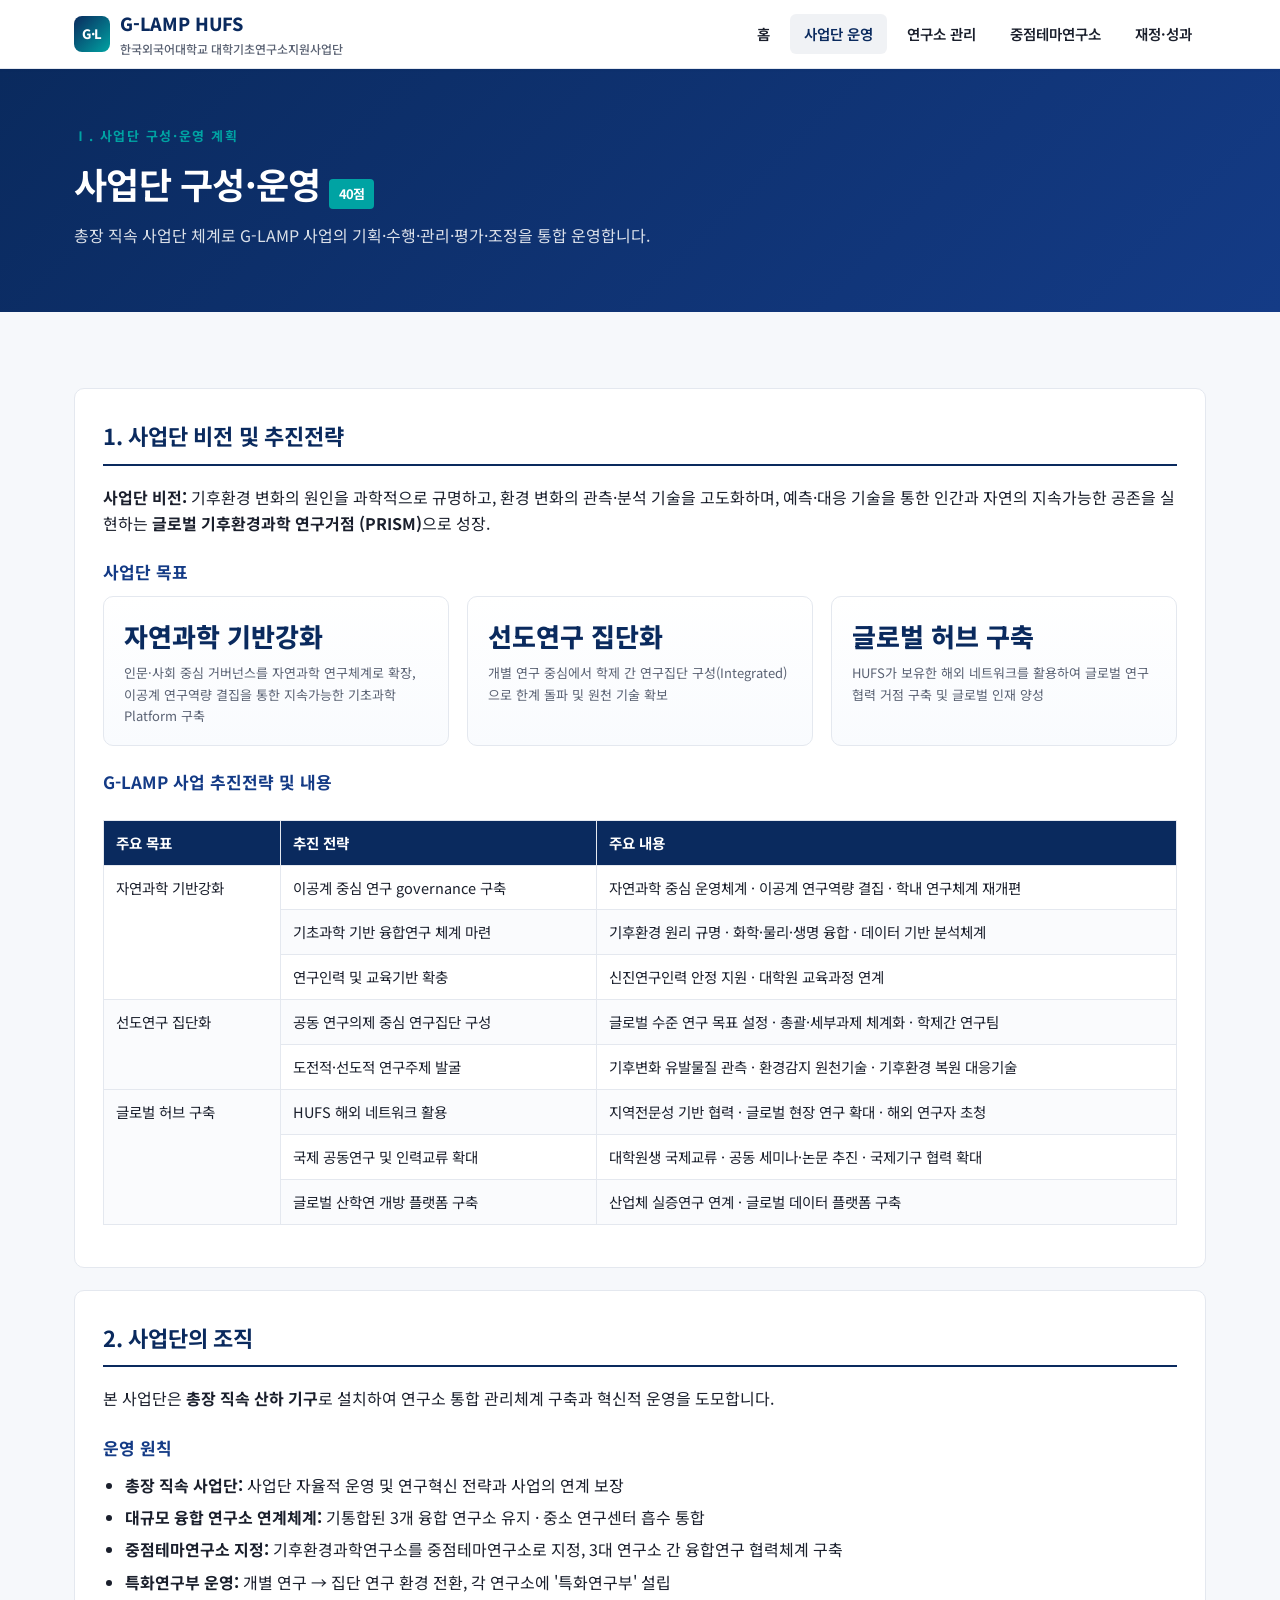
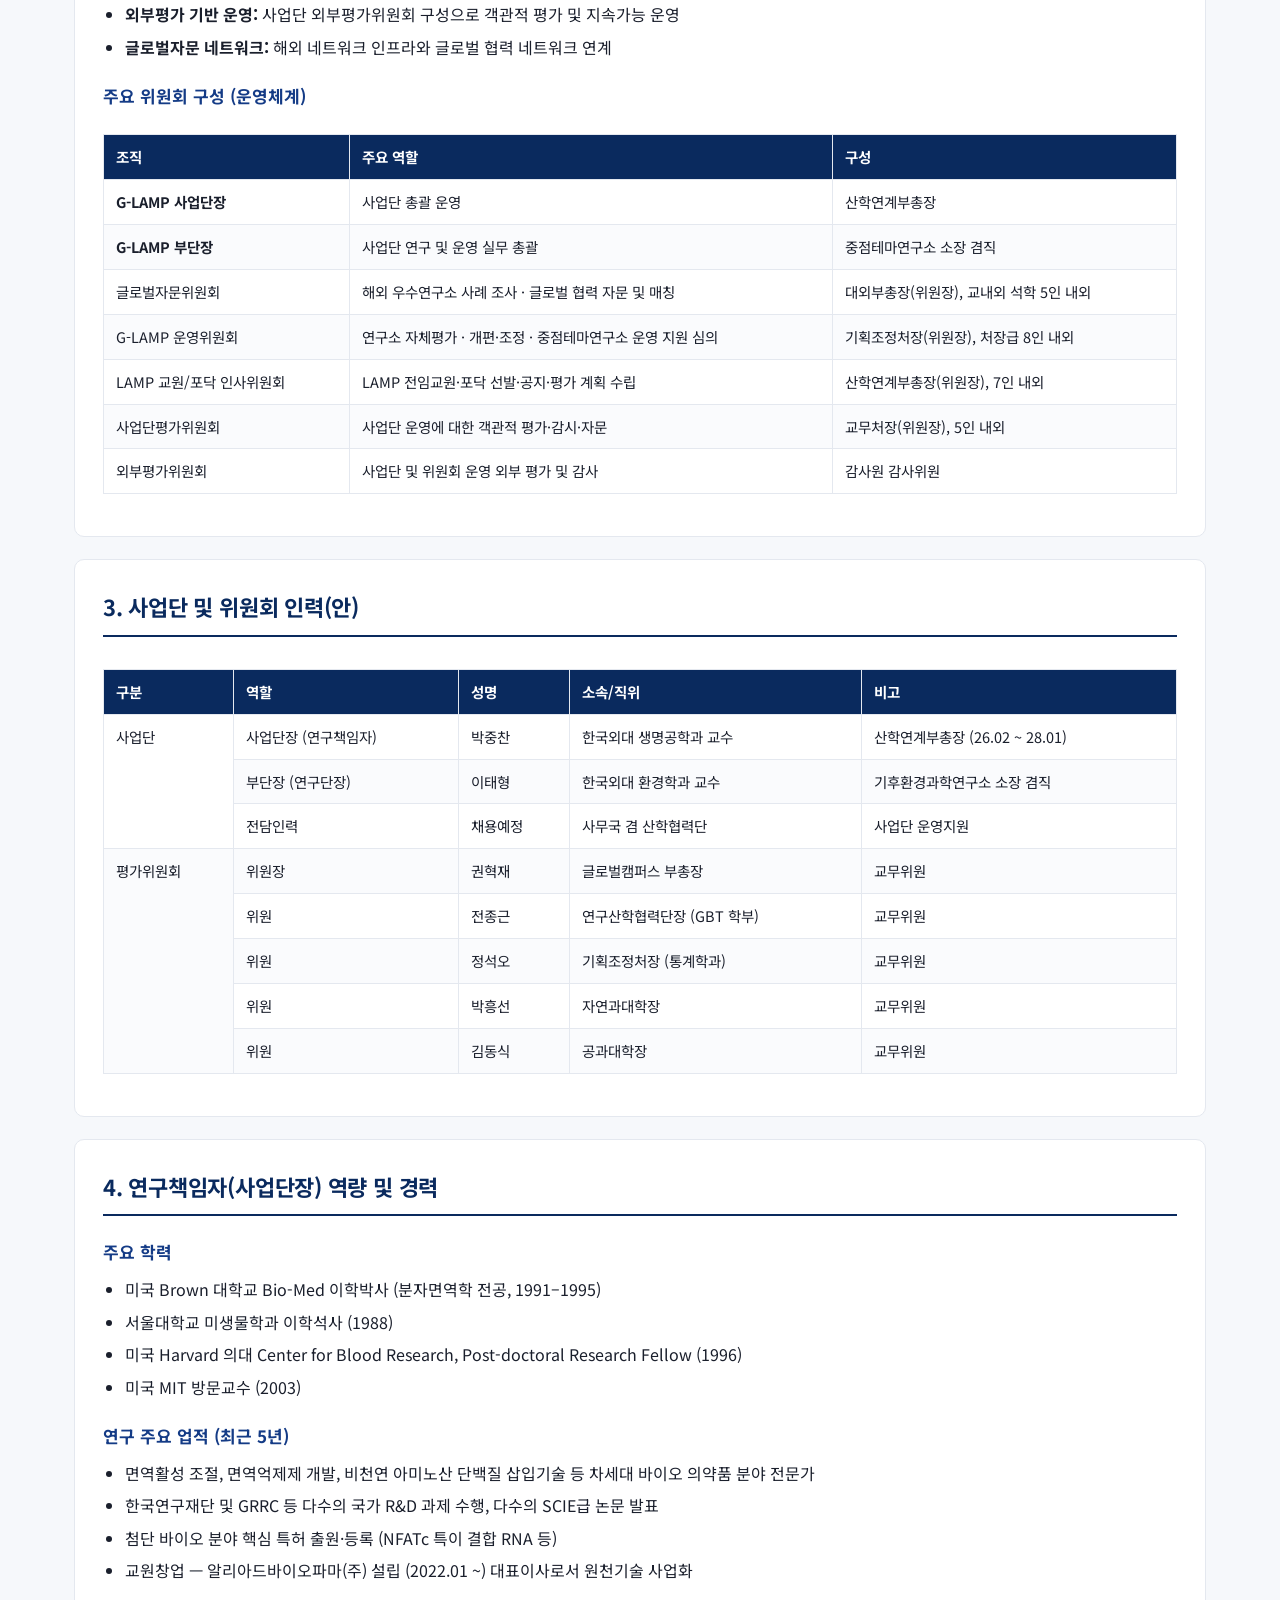
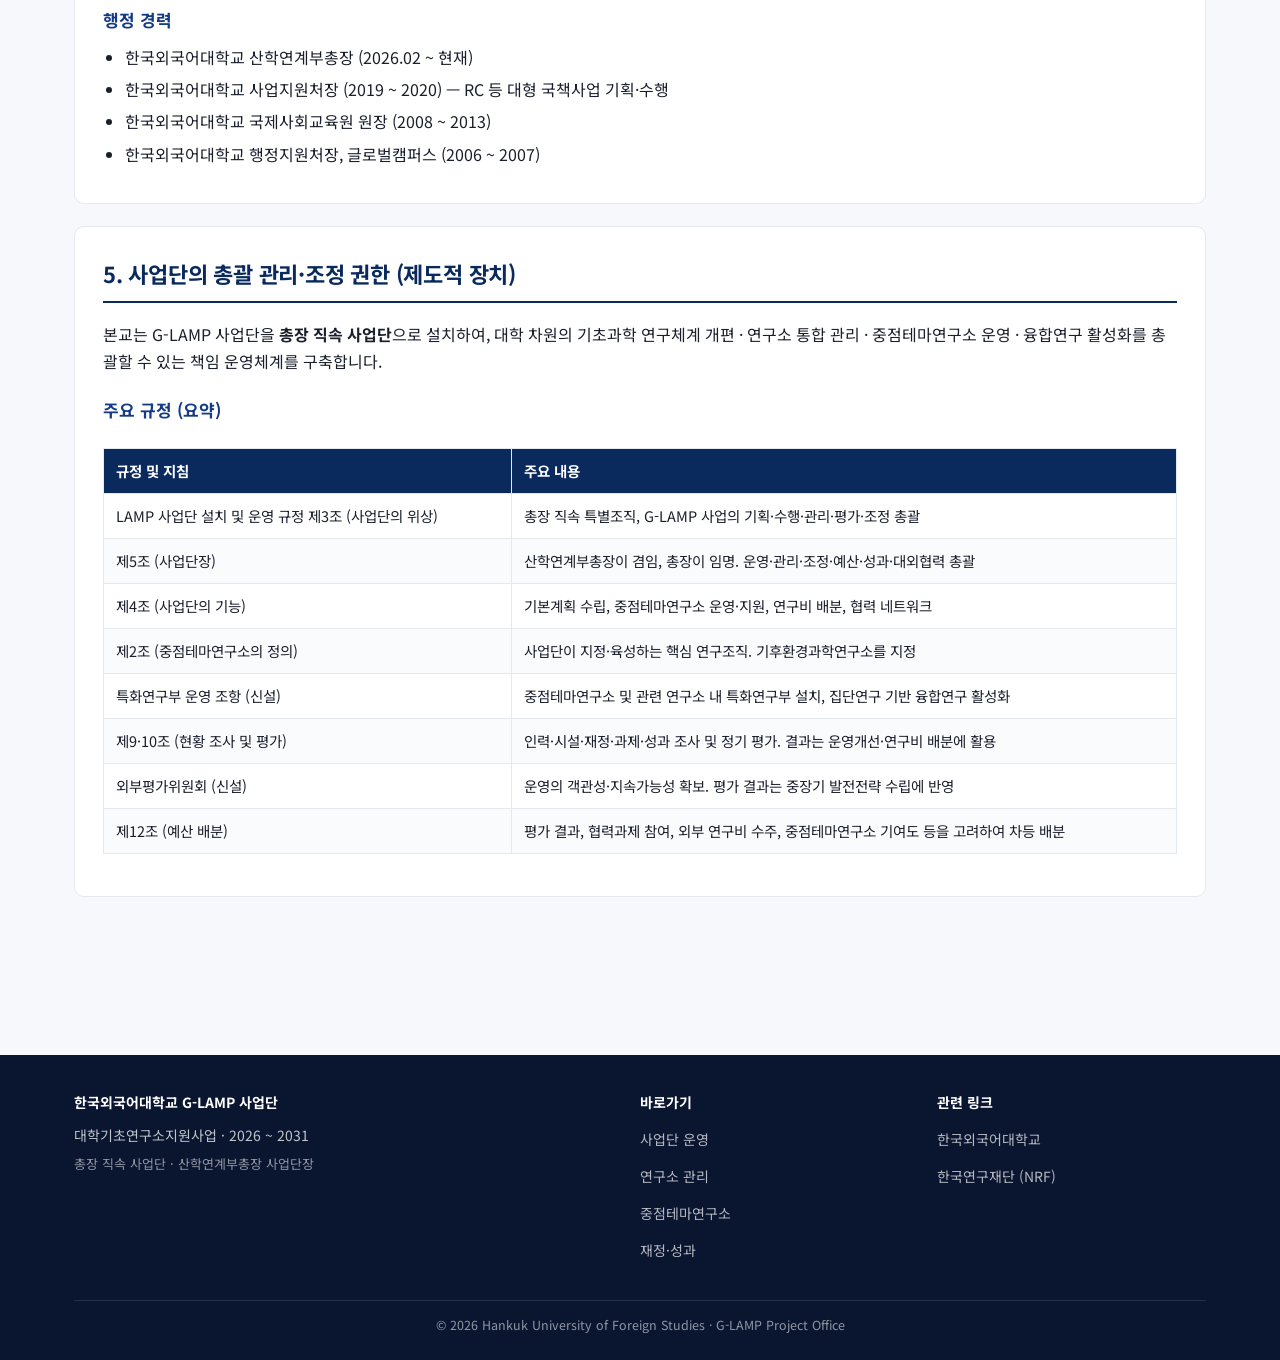
==== about.html @ f925153c "Add G-LAMP HUFS site (index + 4 evaluation area pages) - Hero, PRISM strategy, and 4 evaluation card" ====
<!DOCTYPE html>
<html lang="ko">
<head>
<meta charset="UTF-8" />
<meta name="viewport" content="width=device-width, initial-scale=1.0" />
<title>사업단 구성·운영 계획 · G-LAMP HUFS</title>
<meta name="description" content="G-LAMP 사업단 구성, 거버넌스, 위원회 및 연구책임자 정보." />
<link rel="preconnect" href="https://fonts.googleapis.com">
<link rel="preconnect" href="https://fonts.gstatic.com" crossorigin>
<link href="https://fonts.googleapis.com/css2?family=Noto+Sans+KR:wght@400;500;700;800&display=swap" rel="stylesheet">
<link rel="stylesheet" href="assets/css/style.css" />
</head>
<body>

<header class="site-header">
  <div class="container nav">
    <a class="brand" href="index.html">
      <span class="brand-mark">G·L</span>
      <span>G-LAMP HUFS<small>한국외국어대학교 대학기초연구소지원사업단</small></span>
    </a>
    <button class="nav-toggle" aria-label="menu">☰</button>
    <nav class="nav-menu">
      <a href="index.html">홈</a>
      <a href="about.html">사업단 운영</a>
      <a href="institutes.html">연구소 관리</a>
      <a href="prism.html">중점테마연구소</a>
      <a href="finance.html">재정·성과</a>
    </nav>
  </div>
</header>

<section class="subhero">
  <div class="container">
    <div class="kicker">Ⅰ. 사업단 구성·운영 계획</div>
    <h1>사업단 구성·운영<span class="badge">40점</span></h1>
    <p>총장 직속 사업단 체계로 G-LAMP 사업의 기획·수행·관리·평가·조정을 통합 운영합니다.</p>
  </div>
</section>

<section class="section">
  <div class="container">

    <div class="block">
      <h2>1. 사업단 비전 및 추진전략</h2>
      <p><strong>사업단 비전:</strong> 기후환경 변화의 원인을 과학적으로 규명하고, 환경 변화의 관측·분석 기술을 고도화하며,
        예측·대응 기술을 통한 인간과 자연의 지속가능한 공존을 실현하는 <strong>글로벌 기후환경과학 연구거점 (PRISM)</strong>으로 성장.</p>

      <h3>사업단 목표</h3>
      <div class="grid-3">
        <div class="kpi">
          <div class="num">자연과학 기반강화</div>
          <div class="label">인문·사회 중심 거버넌스를 자연과학 연구체계로 확장, 이공계 연구역량 결집을 통한 지속가능한 기초과학 Platform 구축</div>
        </div>
        <div class="kpi">
          <div class="num">선도연구 집단화</div>
          <div class="label">개별 연구 중심에서 학제 간 연구집단 구성(Integrated)으로 한계 돌파 및 원천 기술 확보</div>
        </div>
        <div class="kpi">
          <div class="num">글로벌 허브 구축</div>
          <div class="label">HUFS가 보유한 해외 네트워크를 활용하여 글로벌 연구협력 거점 구축 및 글로벌 인재 양성</div>
        </div>
      </div>

      <h3>G-LAMP 사업 추진전략 및 내용</h3>
      <div class="table-wrap">
        <table class="t">
          <thead>
            <tr><th>주요 목표</th><th>추진 전략</th><th>주요 내용</th></tr>
          </thead>
          <tbody>
            <tr>
              <td rowspan="3">자연과학 기반강화</td>
              <td>이공계 중심 연구 governance 구축</td>
              <td>자연과학 중심 운영체계 · 이공계 연구역량 결집 · 학내 연구체계 재개편</td>
            </tr>
            <tr>
              <td>기초과학 기반 융합연구 체계 마련</td>
              <td>기후환경 원리 규명 · 화학·물리·생명 융합 · 데이터 기반 분석체계</td>
            </tr>
            <tr>
              <td>연구인력 및 교육기반 확충</td>
              <td>신진연구인력 안정 지원 · 대학원 교육과정 연계</td>
            </tr>
            <tr>
              <td rowspan="2">선도연구 집단화</td>
              <td>공동 연구의제 중심 연구집단 구성</td>
              <td>글로벌 수준 연구 목표 설정 · 총괄·세부과제 체계화 · 학제간 연구팀</td>
            </tr>
            <tr>
              <td>도전적·선도적 연구주제 발굴</td>
              <td>기후변화 유발물질 관측 · 환경감지 원천기술 · 기후환경 복원 대응기술</td>
            </tr>
            <tr>
              <td rowspan="3">글로벌 허브 구축</td>
              <td>HUFS 해외 네트워크 활용</td>
              <td>지역전문성 기반 협력 · 글로벌 현장 연구 확대 · 해외 연구자 초청</td>
            </tr>
            <tr>
              <td>국제 공동연구 및 인력교류 확대</td>
              <td>대학원생 국제교류 · 공동 세미나·논문 추진 · 국제기구 협력 확대</td>
            </tr>
            <tr>
              <td>글로벌 산학연 개방 플랫폼 구축</td>
              <td>산업체 실증연구 연계 · 글로벌 데이터 플랫폼 구축</td>
            </tr>
          </tbody>
        </table>
      </div>
    </div>

    <div class="block">
      <h2>2. 사업단의 조직</h2>
      <p>본 사업단은 <strong>총장 직속 산하 기구</strong>로 설치하여 연구소 통합 관리체계 구축과 혁신적 운영을 도모합니다.</p>

      <h3>운영 원칙</h3>
      <ul>
        <li><strong>총장 직속 사업단:</strong> 사업단 자율적 운영 및 연구혁신 전략과 사업의 연계 보장</li>
        <li><strong>대규모 융합 연구소 연계체계:</strong> 기통합된 3개 융합 연구소 유지 · 중소 연구센터 흡수 통합</li>
        <li><strong>중점테마연구소 지정:</strong> 기후환경과학연구소를 중점테마연구소로 지정, 3대 연구소 간 융합연구 협력체계 구축</li>
        <li><strong>특화연구부 운영:</strong> 개별 연구 → 집단 연구 환경 전환, 각 연구소에 '특화연구부' 설립</li>
        <li><strong>외부평가 기반 운영:</strong> 사업단 외부평가위원회 구성으로 객관적 평가 및 지속가능 운영</li>
        <li><strong>글로벌자문 네트워크:</strong> 해외 네트워크 인프라와 글로벌 협력 네트워크 연계</li>
      </ul>

      <h3>주요 위원회 구성 (운영체계)</h3>
      <div class="table-wrap">
        <table class="t">
          <thead><tr><th>조직</th><th>주요 역할</th><th>구성</th></tr></thead>
          <tbody>
            <tr><td><strong>G-LAMP 사업단장</strong></td><td>사업단 총괄 운영</td><td>산학연계부총장</td></tr>
            <tr><td><strong>G-LAMP 부단장</strong></td><td>사업단 연구 및 운영 실무 총괄</td><td>중점테마연구소 소장 겸직</td></tr>
            <tr><td>글로벌자문위원회</td><td>해외 우수연구소 사례 조사 · 글로벌 협력 자문 및 매칭</td><td>대외부총장(위원장), 교내외 석학 5인 내외</td></tr>
            <tr><td>G-LAMP 운영위원회</td><td>연구소 자체평가 · 개편·조정 · 중점테마연구소 운영 지원 심의</td><td>기획조정처장(위원장), 처장급 8인 내외</td></tr>
            <tr><td>LAMP 교원/포닥 인사위원회</td><td>LAMP 전임교원·포닥 선발·공지·평가 계획 수립</td><td>산학연계부총장(위원장), 7인 내외</td></tr>
            <tr><td>사업단평가위원회</td><td>사업단 운영에 대한 객관적 평가·감시·자문</td><td>교무처장(위원장), 5인 내외</td></tr>
            <tr><td>외부평가위원회</td><td>사업단 및 위원회 운영 외부 평가 및 감사</td><td>감사원 감사위원</td></tr>
          </tbody>
        </table>
      </div>
    </div>

    <div class="block">
      <h2>3. 사업단 및 위원회 인력(안)</h2>
      <div class="table-wrap">
        <table class="t">
          <thead><tr><th>구분</th><th>역할</th><th>성명</th><th>소속/직위</th><th>비고</th></tr></thead>
          <tbody>
            <tr><td rowspan="3">사업단</td><td>사업단장 (연구책임자)</td><td>박중찬</td><td>한국외대 생명공학과 교수</td><td>산학연계부총장 (26.02 ~ 28.01)</td></tr>
            <tr><td>부단장 (연구단장)</td><td>이태형</td><td>한국외대 환경학과 교수</td><td>기후환경과학연구소 소장 겸직</td></tr>
            <tr><td>전담인력</td><td>채용예정</td><td>사무국 겸 산학협력단</td><td>사업단 운영지원</td></tr>
            <tr><td rowspan="5">평가위원회</td><td>위원장</td><td>권혁재</td><td>글로벌캠퍼스 부총장</td><td>교무위원</td></tr>
            <tr><td>위원</td><td>전종근</td><td>연구산학협력단장 (GBT 학부)</td><td>교무위원</td></tr>
            <tr><td>위원</td><td>정석오</td><td>기획조정처장 (통계학과)</td><td>교무위원</td></tr>
            <tr><td>위원</td><td>박흥선</td><td>자연과대학장</td><td>교무위원</td></tr>
            <tr><td>위원</td><td>김동식</td><td>공과대학장</td><td>교무위원</td></tr>
          </tbody>
        </table>
      </div>
    </div>

    <div class="block">
      <h2>4. 연구책임자(사업단장) 역량 및 경력</h2>
      <h3>주요 학력</h3>
      <ul>
        <li>미국 Brown 대학교 Bio-Med 이학박사 (분자면역학 전공, 1991–1995)</li>
        <li>서울대학교 미생물학과 이학석사 (1988)</li>
        <li>미국 Harvard 의대 Center for Blood Research, Post-doctoral Research Fellow (1996)</li>
        <li>미국 MIT 방문교수 (2003)</li>
      </ul>

      <h3>연구 주요 업적 (최근 5년)</h3>
      <ul>
        <li>면역활성 조절, 면역억제제 개발, 비천연 아미노산 단백질 삽입기술 등 차세대 바이오 의약품 분야 전문가</li>
        <li>한국연구재단 및 GRRC 등 다수의 국가 R&amp;D 과제 수행, 다수의 SCIE급 논문 발표</li>
        <li>첨단 바이오 분야 핵심 특허 출원·등록 (NFATc 특이 결합 RNA 등)</li>
        <li>교원창업 — 알리아드바이오파마(주) 설립 (2022.01 ~) 대표이사로서 원천기술 사업화</li>
      </ul>

      <h3>행정 경력</h3>
      <ul>
        <li>한국외국어대학교 산학연계부총장 (2026.02 ~ 현재)</li>
        <li>한국외국어대학교 사업지원처장 (2019 ~ 2020) — RC 등 대형 국책사업 기획·수행</li>
        <li>한국외국어대학교 국제사회교육원 원장 (2008 ~ 2013)</li>
        <li>한국외국어대학교 행정지원처장, 글로벌캠퍼스 (2006 ~ 2007)</li>
      </ul>
    </div>

    <div class="block">
      <h2>5. 사업단의 총괄 관리·조정 권한 (제도적 장치)</h2>
      <p>본교는 G-LAMP 사업단을 <strong>총장 직속 사업단</strong>으로 설치하여, 대학 차원의 기초과학 연구체계 개편 · 연구소 통합 관리 ·
        중점테마연구소 운영 · 융합연구 활성화를 총괄할 수 있는 책임 운영체계를 구축합니다.</p>

      <h3>주요 규정 (요약)</h3>
      <div class="table-wrap">
        <table class="t">
          <thead><tr><th>규정 및 지침</th><th>주요 내용</th></tr></thead>
          <tbody>
            <tr><td>LAMP 사업단 설치 및 운영 규정 제3조 (사업단의 위상)</td><td>총장 직속 특별조직, G-LAMP 사업의 기획·수행·관리·평가·조정 총괄</td></tr>
            <tr><td>제5조 (사업단장)</td><td>산학연계부총장이 겸임, 총장이 임명. 운영·관리·조정·예산·성과·대외협력 총괄</td></tr>
            <tr><td>제4조 (사업단의 기능)</td><td>기본계획 수립, 중점테마연구소 운영·지원, 연구비 배분, 협력 네트워크</td></tr>
            <tr><td>제2조 (중점테마연구소의 정의)</td><td>사업단이 지정·육성하는 핵심 연구조직. 기후환경과학연구소를 지정</td></tr>
            <tr><td>특화연구부 운영 조항 (신설)</td><td>중점테마연구소 및 관련 연구소 내 특화연구부 설치, 집단연구 기반 융합연구 활성화</td></tr>
            <tr><td>제9·10조 (현황 조사 및 평가)</td><td>인력·시설·재정·과제·성과 조사 및 정기 평가. 결과는 운영개선·연구비 배분에 활용</td></tr>
            <tr><td>외부평가위원회 (신설)</td><td>운영의 객관성·지속가능성 확보. 평가 결과는 중장기 발전전략 수립에 반영</td></tr>
            <tr><td>제12조 (예산 배분)</td><td>평가 결과, 협력과제 참여, 외부 연구비 수주, 중점테마연구소 기여도 등을 고려하여 차등 배분</td></tr>
          </tbody>
        </table>
      </div>
    </div>

  </div>
</section>

<footer class="site-footer">
  <div class="container">
    <div class="ft-grid">
      <div>
        <h4>한국외국어대학교 G-LAMP 사업단</h4>
        <p style="margin:0 0 6px">대학기초연구소지원사업 · 2026 ~ 2031</p>
        <p class="muted" style="color:rgba(255,255,255,0.55);font-size:13px;margin:0">총장 직속 사업단 · 산학연계부총장 사업단장</p>
      </div>
      <div>
        <h4>바로가기</h4>
        <p><a href="about.html">사업단 운영</a></p>
        <p><a href="institutes.html">연구소 관리</a></p>
        <p><a href="prism.html">중점테마연구소</a></p>
        <p><a href="finance.html">재정·성과</a></p>
      </div>
      <div>
        <h4>관련 링크</h4>
        <p><a href="https://www.hufs.ac.kr" target="_blank" rel="noopener">한국외국어대학교</a></p>
        <p><a href="https://www.nrf.re.kr" target="_blank" rel="noopener">한국연구재단 (NRF)</a></p>
      </div>
    </div>
    <div class="copy">© 2026 Hankuk University of Foreign Studies · G-LAMP Project Office</div>
  </div>
</footer>

<script src="assets/js/main.js"></script>
</body>
</html>
---- assets/css/style.css ----
/* ========= G-LAMP HUFS — Base ========= */
:root {
  --c-primary: #0a2a5e;       /* HUFS deep navy */
  --c-primary-2: #143b86;
  --c-accent: #00a3a3;        /* teal accent (climate/env feel) */
  --c-accent-2: #f5a623;      /* warm highlight */
  --c-bg: #f6f8fb;
  --c-surface: #ffffff;
  --c-text: #1a1f2c;
  --c-muted: #5a6273;
  --c-border: #e4e8ef;
  --shadow-sm: 0 1px 3px rgba(10, 42, 94, 0.06);
  --shadow-md: 0 4px 16px rgba(10, 42, 94, 0.08);
  --radius: 10px;
  --max: 1180px;
}

* { box-sizing: border-box; }
html { scroll-behavior: smooth; }
body {
  margin: 0;
  font-family: "Noto Sans KR", -apple-system, BlinkMacSystemFont, "Segoe UI", Pretendard, Arial, sans-serif;
  color: var(--c-text);
  background: var(--c-bg);
  line-height: 1.65;
  font-size: 16px;
  -webkit-font-smoothing: antialiased;
}
a { color: var(--c-primary-2); text-decoration: none; }
a:hover { text-decoration: underline; }

.container { max-width: var(--max); margin: 0 auto; padding: 0 24px; }

/* ========= Header / Nav ========= */
.site-header {
  background: var(--c-surface);
  border-bottom: 1px solid var(--c-border);
  position: sticky; top: 0; z-index: 50;
  box-shadow: var(--shadow-sm);
}
.nav {
  display: flex; align-items: center; justify-content: space-between;
  height: 68px;
}
.brand {
  display: flex; align-items: center; gap: 10px;
  font-weight: 800; color: var(--c-primary);
  font-size: 18px; letter-spacing: -0.01em;
}
.brand-mark {
  width: 36px; height: 36px; border-radius: 8px;
  background: linear-gradient(135deg, var(--c-primary) 0%, var(--c-accent) 100%);
  color: #fff; display: grid; place-items: center; font-weight: 800; font-size: 13px;
}
.brand small { display: block; font-weight: 500; color: var(--c-muted); font-size: 12px; letter-spacing: 0; }
.nav-menu { display: flex; gap: 6px; align-items: center; }
.nav-menu a {
  color: var(--c-text); padding: 8px 14px; border-radius: 6px;
  font-size: 14.5px; font-weight: 600;
}
.nav-menu a:hover { background: var(--c-bg); text-decoration: none; }
.nav-menu a.active { color: var(--c-primary); background: rgba(10,42,94,0.06); }
.nav-toggle { display: none; background: none; border: 0; font-size: 22px; cursor: pointer; color: var(--c-primary); }

@media (max-width: 880px) {
  .nav-menu {
    position: absolute; top: 68px; left: 0; right: 0;
    flex-direction: column; background: var(--c-surface);
    border-bottom: 1px solid var(--c-border);
    padding: 12px 24px; gap: 0; display: none;
  }
  .nav-menu.open { display: flex; }
  .nav-menu a { padding: 12px 8px; width: 100%; }
  .nav-toggle { display: block; }
}

/* ========= Hero ========= */
.hero {
  background:
    radial-gradient(1100px 500px at 80% -10%, rgba(0,163,163,0.20), transparent 60%),
    radial-gradient(900px 400px at 10% 120%, rgba(245,166,35,0.10), transparent 60%),
    linear-gradient(135deg, #0a2a5e 0%, #143b86 60%, #1a4ea8 100%);
  color: #fff; padding: 88px 0 100px; position: relative; overflow: hidden;
}
.hero-eyebrow {
  display: inline-block; padding: 6px 14px; border: 1px solid rgba(255,255,255,0.3);
  border-radius: 999px; font-size: 13px; letter-spacing: 0.04em; margin-bottom: 22px;
  background: rgba(255,255,255,0.06);
}
.hero h1 {
  font-size: clamp(28px, 4.4vw, 46px); line-height: 1.18; margin: 0 0 18px;
  font-weight: 800; letter-spacing: -0.02em;
}
.hero h1 .accent { color: var(--c-accent); }
.hero p.lead {
  font-size: clamp(16px, 1.8vw, 19px); max-width: 760px; color: rgba(255,255,255,0.88);
  margin: 0 0 36px;
}
.hero-meta { display: flex; flex-wrap: wrap; gap: 30px 44px; }
.hero-meta .item .num { display: block; font-size: 30px; font-weight: 800; color: #fff; }
.hero-meta .item .label { display: block; font-size: 13px; color: rgba(255,255,255,0.7); margin-top: 2px; }

/* ========= Section ========= */
.section { padding: 76px 0; }
.section.alt { background: var(--c-surface); }
.section-head { text-align: center; margin-bottom: 44px; }
.section-head .kicker {
  display: inline-block; color: var(--c-accent); font-weight: 700;
  font-size: 13px; letter-spacing: 0.12em; text-transform: uppercase;
}
.section-head h2 {
  font-size: clamp(24px, 3vw, 34px); margin: 8px 0 12px;
  letter-spacing: -0.02em; color: var(--c-primary);
}
.section-head p { color: var(--c-muted); max-width: 720px; margin: 0 auto; }

/* ========= Cards ========= */
.cards { display: grid; grid-template-columns: repeat(4, 1fr); gap: 18px; }
@media (max-width: 980px) { .cards { grid-template-columns: repeat(2, 1fr); } }
@media (max-width: 560px) { .cards { grid-template-columns: 1fr; } }

.card {
  background: var(--c-surface); border: 1px solid var(--c-border);
  border-radius: var(--radius); padding: 24px; transition: all .2s ease;
  display: block; color: inherit;
}
.card:hover {
  transform: translateY(-3px); box-shadow: var(--shadow-md);
  border-color: rgba(10,42,94,0.20); text-decoration: none;
}
.card .ico {
  width: 44px; height: 44px; border-radius: 10px; display: grid; place-items: center;
  background: rgba(10,42,94,0.08); color: var(--c-primary);
  font-size: 22px; margin-bottom: 14px;
}
.card h3 { margin: 0 0 8px; font-size: 18px; color: var(--c-primary); letter-spacing: -0.01em; }
.card .score {
  display: inline-block; background: var(--c-accent); color: #fff; font-size: 12px;
  font-weight: 700; padding: 3px 8px; border-radius: 4px; margin-left: 6px;
}
.card p { margin: 0; font-size: 14.5px; color: var(--c-muted); }
.card .more { margin-top: 14px; font-size: 13.5px; color: var(--c-primary-2); font-weight: 600; }

/* ========= Highlight strip ========= */
.strip {
  background: linear-gradient(180deg, var(--c-bg), var(--c-surface));
  border-top: 1px solid var(--c-border); border-bottom: 1px solid var(--c-border);
}
.strip-grid {
  display: grid; grid-template-columns: repeat(5, 1fr); gap: 12px; padding: 36px 0;
  text-align: center;
}
@media (max-width: 880px) { .strip-grid { grid-template-columns: repeat(2, 1fr); } }
.strip-grid .it .n { font-size: 24px; font-weight: 800; color: var(--c-primary); }
.strip-grid .it .l { font-size: 12.5px; color: var(--c-muted); }

/* ========= Sub page hero ========= */
.subhero {
  background: linear-gradient(135deg, #0a2a5e 0%, #143b86 100%);
  color: #fff; padding: 56px 0 64px;
}
.subhero .kicker { color: var(--c-accent); font-size: 13px; letter-spacing: 0.12em; font-weight: 700; text-transform: uppercase; }
.subhero h1 { margin: 8px 0 8px; font-size: clamp(24px, 3.6vw, 36px); letter-spacing: -0.02em; }
.subhero p { color: rgba(255,255,255,0.85); margin: 0; max-width: 760px; }
.subhero .badge {
  display: inline-block; background: var(--c-accent); color: #fff;
  padding: 4px 10px; border-radius: 4px; font-weight: 700; font-size: 13px; margin-left: 8px;
}

/* ========= Content blocks ========= */
.block { background: var(--c-surface); border: 1px solid var(--c-border); border-radius: var(--radius); padding: 28px; margin-bottom: 22px; }
.block h2 { margin-top: 0; color: var(--c-primary); font-size: 22px; letter-spacing: -0.01em; border-bottom: 2px solid var(--c-primary); padding-bottom: 10px; margin-bottom: 18px; }
.block h3 { color: var(--c-primary-2); font-size: 17px; margin: 22px 0 10px; }
.block ul, .block ol { padding-left: 22px; margin: 8px 0; }
.block li { margin: 6px 0; }
.block p { margin: 8px 0; }

/* ========= Tables ========= */
table.t {
  width: 100%; border-collapse: collapse; margin: 14px 0;
  font-size: 14.5px; background: var(--c-surface);
}
table.t th, table.t td {
  border: 1px solid var(--c-border); padding: 10px 12px; text-align: left;
  vertical-align: top;
}
table.t thead th { background: var(--c-primary); color: #fff; font-weight: 700; }
table.t tbody tr:nth-child(even) { background: #fafbfd; }
.table-wrap { overflow-x: auto; }

/* ========= Tags / Pills ========= */
.tag {
  display: inline-block; padding: 4px 10px; background: rgba(10,42,94,0.08);
  color: var(--c-primary); border-radius: 999px; font-size: 12.5px; font-weight: 600; margin: 2px;
}
.tag.accent { background: rgba(0,163,163,0.15); color: #007878; }
.tag.warn { background: rgba(245,166,35,0.20); color: #b67500; }

/* ========= Grid layouts ========= */
.grid-2 { display: grid; grid-template-columns: 1fr 1fr; gap: 18px; }
.grid-3 { display: grid; grid-template-columns: repeat(3, 1fr); gap: 18px; }
@media (max-width: 800px) {
  .grid-2, .grid-3 { grid-template-columns: 1fr; }
}
.kpi {
  background: linear-gradient(180deg, #fff, #f9fbfe);
  border: 1px solid var(--c-border); border-radius: var(--radius);
  padding: 18px 20px;
}
.kpi .num { font-size: 26px; font-weight: 800; color: var(--c-primary); }
.kpi .label { font-size: 13px; color: var(--c-muted); margin-top: 4px; }

/* ========= Timeline ========= */
.timeline { position: relative; margin: 20px 0; padding-left: 28px; }
.timeline::before {
  content: ""; position: absolute; left: 8px; top: 0; bottom: 0;
  width: 2px; background: var(--c-primary);
}
.timeline .item { position: relative; margin-bottom: 22px; }
.timeline .item::before {
  content: ""; position: absolute; left: -25px; top: 6px;
  width: 12px; height: 12px; border-radius: 50%;
  background: var(--c-accent); border: 2px solid var(--c-primary);
}
.timeline .year { font-weight: 800; color: var(--c-primary); margin-bottom: 2px; }
.timeline .desc { font-size: 14.5px; color: var(--c-muted); }

/* ========= Footer ========= */
.site-footer {
  background: #0a1530; color: rgba(255,255,255,0.75);
  padding: 36px 0 24px; margin-top: 60px; font-size: 14px;
}
.site-footer .ft-grid {
  display: grid; grid-template-columns: 2fr 1fr 1fr; gap: 28px;
}
@media (max-width: 760px) { .site-footer .ft-grid { grid-template-columns: 1fr; } }
.site-footer h4 { color: #fff; margin: 0 0 10px; font-size: 14px; }
.site-footer a { color: rgba(255,255,255,0.7); }
.site-footer a:hover { color: #fff; }
.site-footer .copy {
  border-top: 1px solid rgba(255,255,255,0.1); padding-top: 14px; margin-top: 24px;
  font-size: 12.5px; color: rgba(255,255,255,0.55); text-align: center;
}

/* ========= Misc ========= */
.muted { color: var(--c-muted); }
.center { text-align: center; }
.btn {
  display: inline-block; background: var(--c-accent); color: #fff;
  padding: 11px 22px; border-radius: 8px; font-weight: 700; font-size: 14.5px;
  border: 0; cursor: pointer; transition: all .2s ease;
}
.btn:hover { background: #008989; text-decoration: none; transform: translateY(-1px); }
.btn.ghost { background: transparent; border: 1px solid rgba(255,255,255,0.4); color: #fff; }
.btn.ghost:hover { background: rgba(255,255,255,0.1); }
.btn-group { display: flex; gap: 12px; flex-wrap: wrap; margin-top: 28px; }
hr.sep { border: 0; height: 1px; background: var(--c-border); margin: 24px 0; }
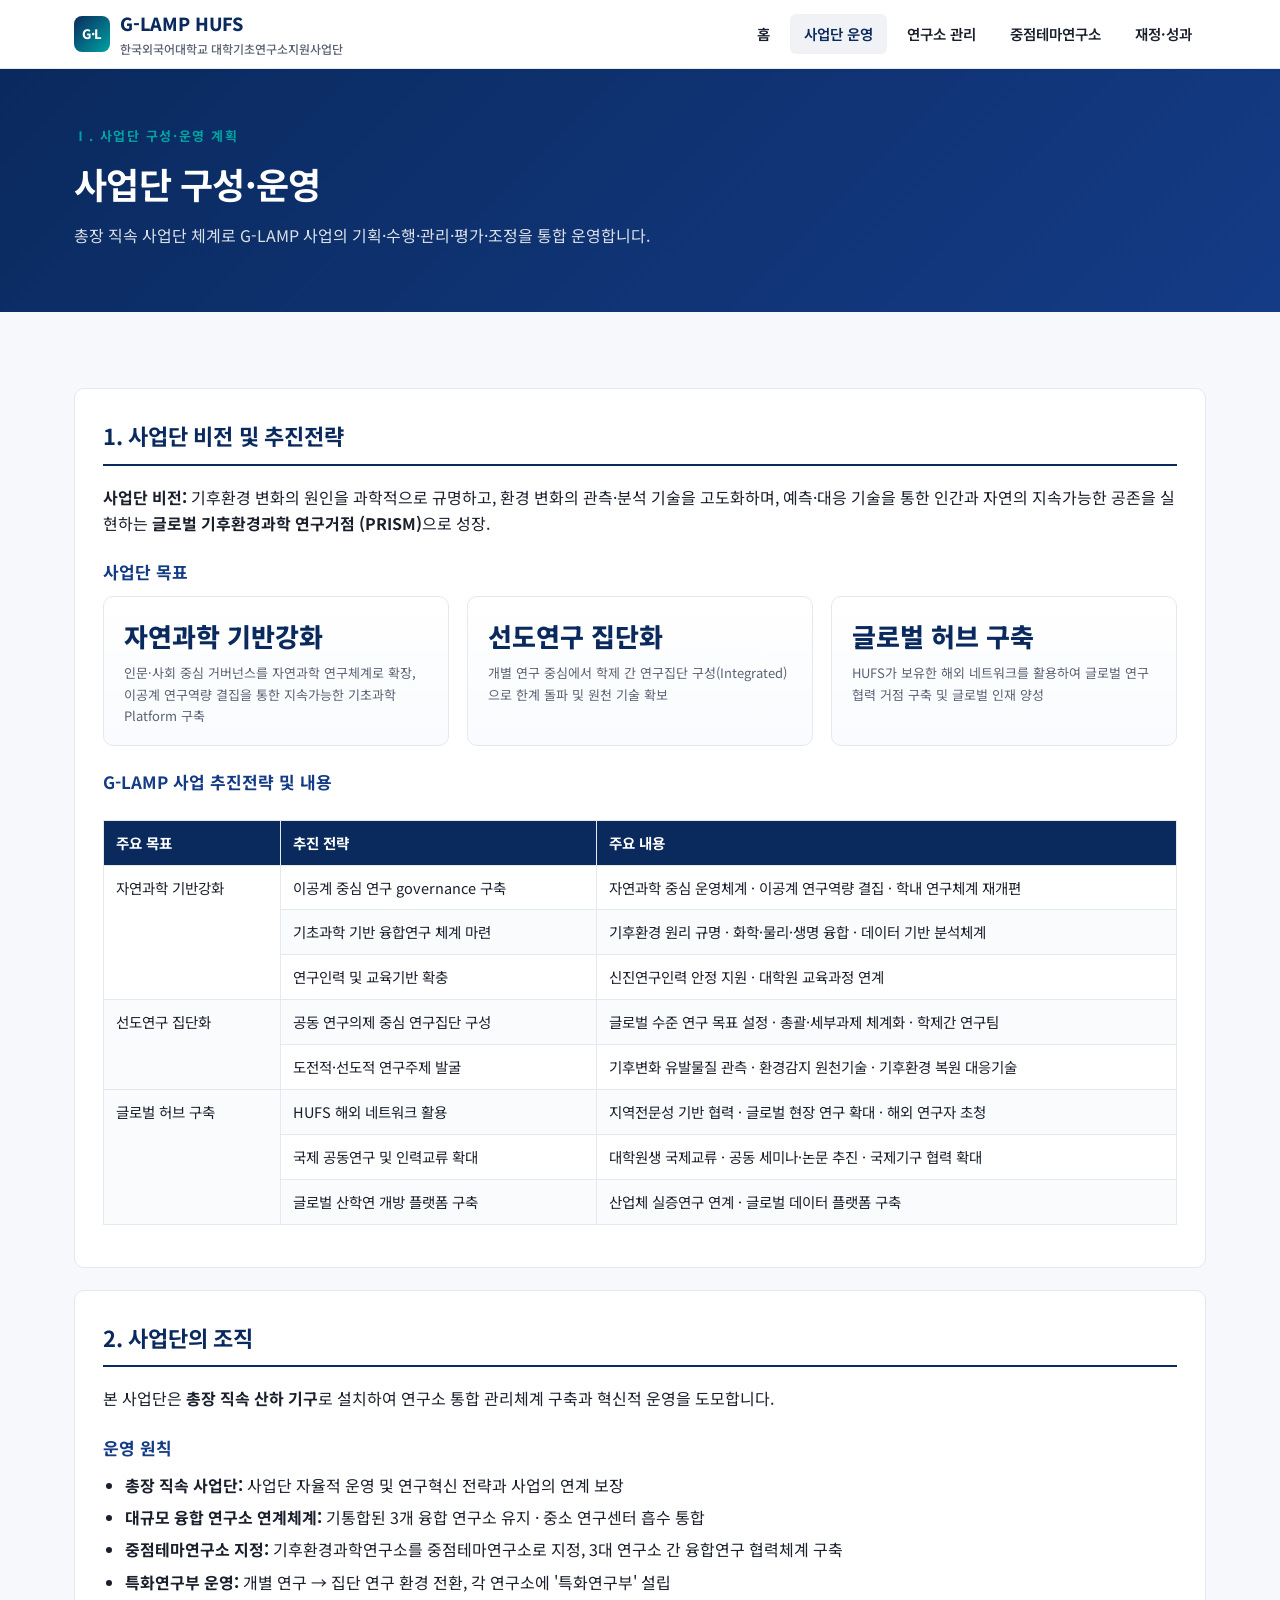
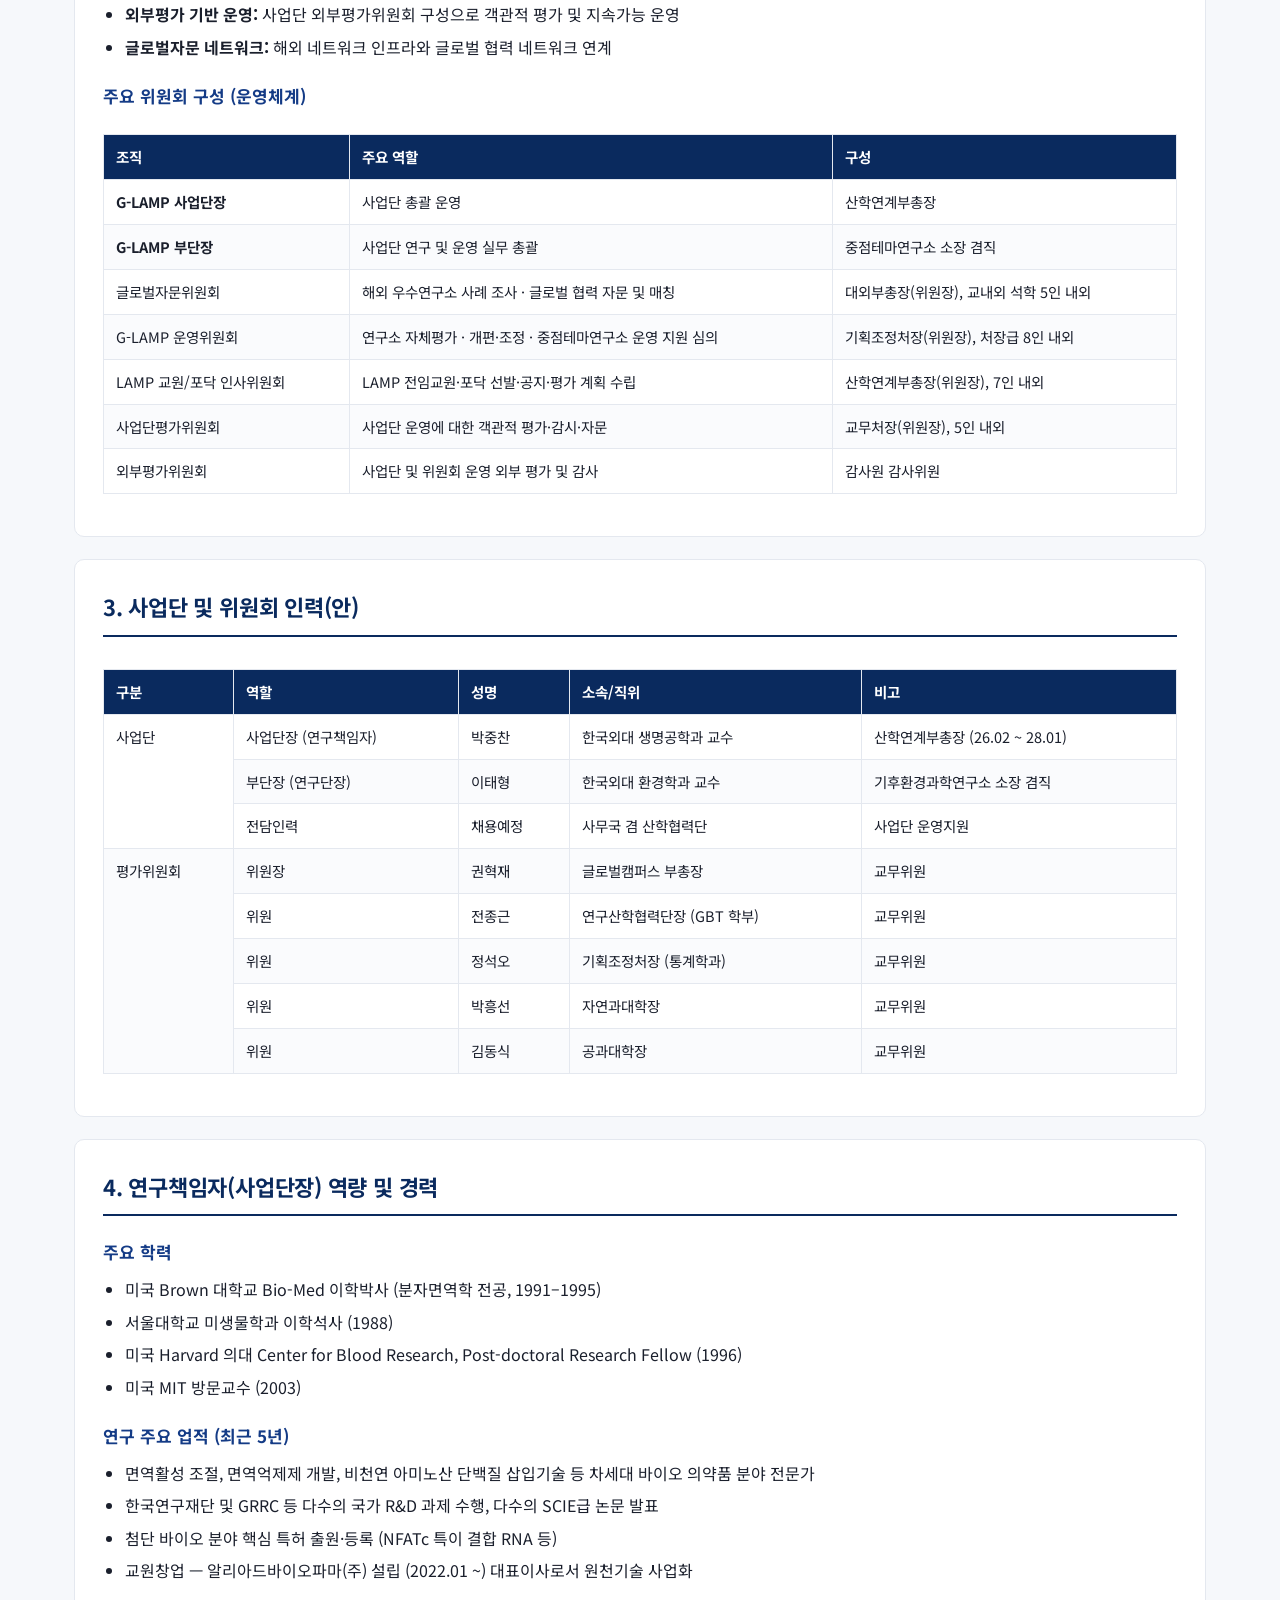
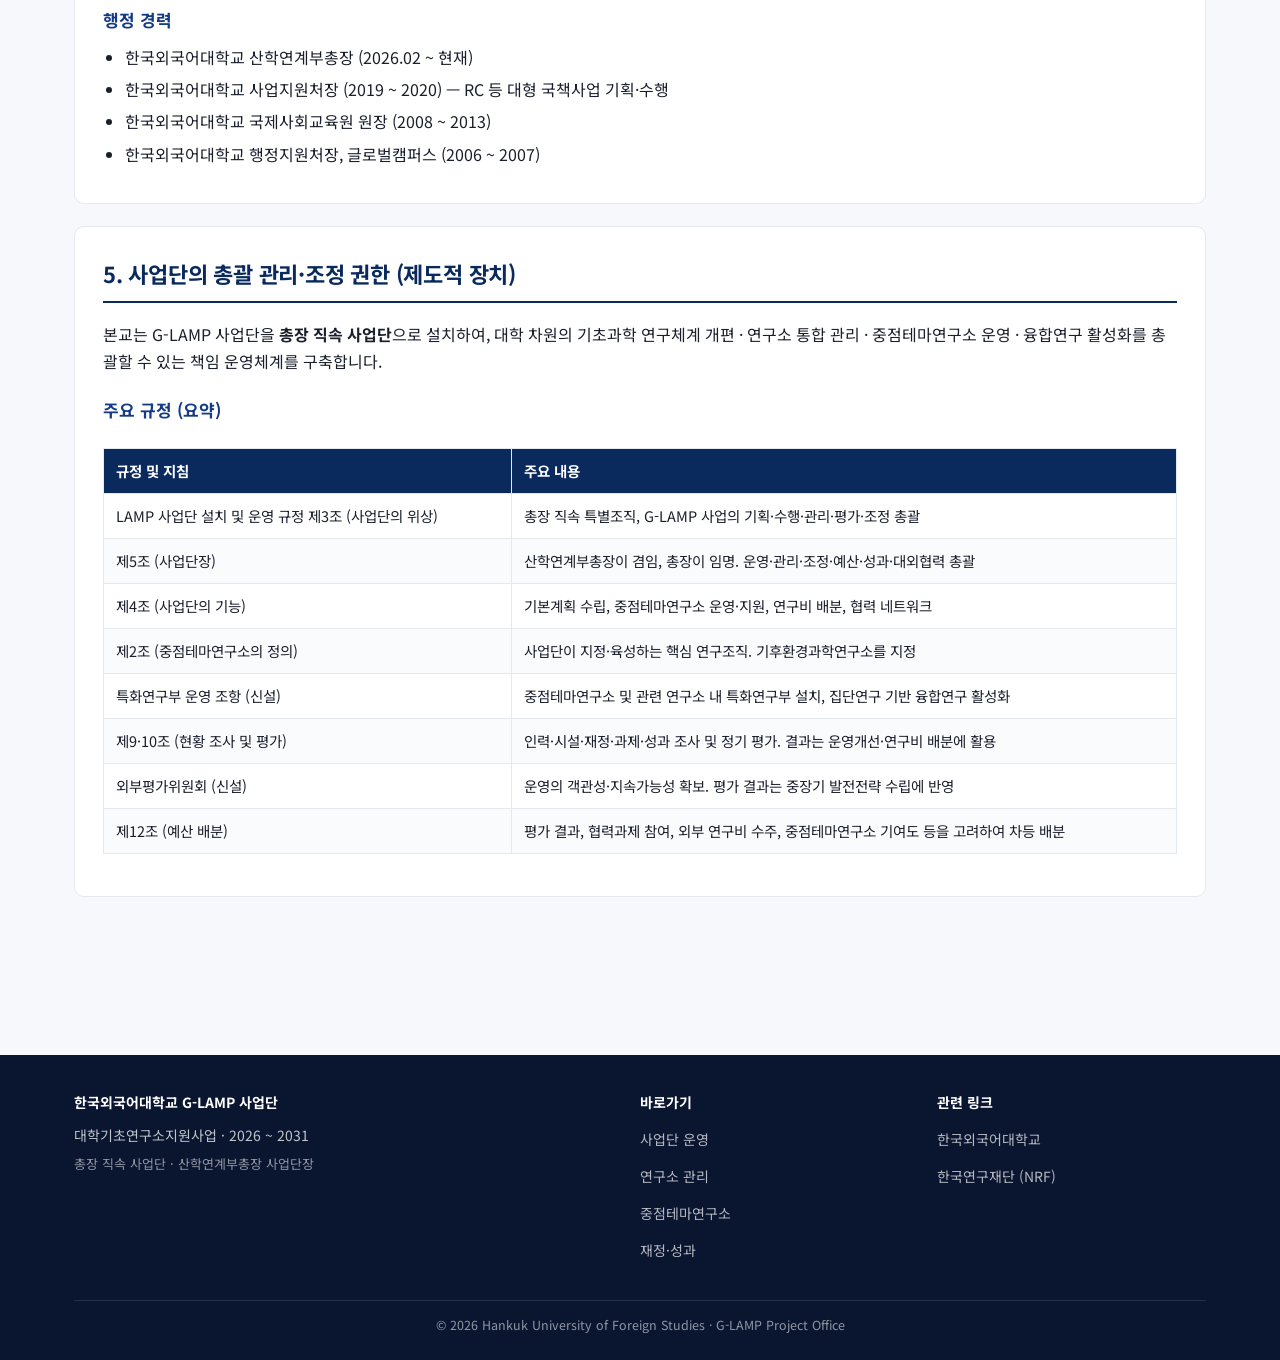
==== commit 1866a1f1: "update html files" ====
--- a/about.html
+++ b/about.html
@@ -32,7 +32,8 @@
 <section class="subhero">
   <div class="container">
     <div class="kicker">Ⅰ. 사업단 구성·운영 계획</div>
-    <h1>사업단 구성·운영<span class="badge">40점</span></h1>
+    <h1>사업단 구성·운영</h1>
+<!-- <span class="badge">40점</span> -->
     <p>총장 직속 사업단 체계로 G-LAMP 사업의 기획·수행·관리·평가·조정을 통합 운영합니다.</p>
   </div>
 </section>
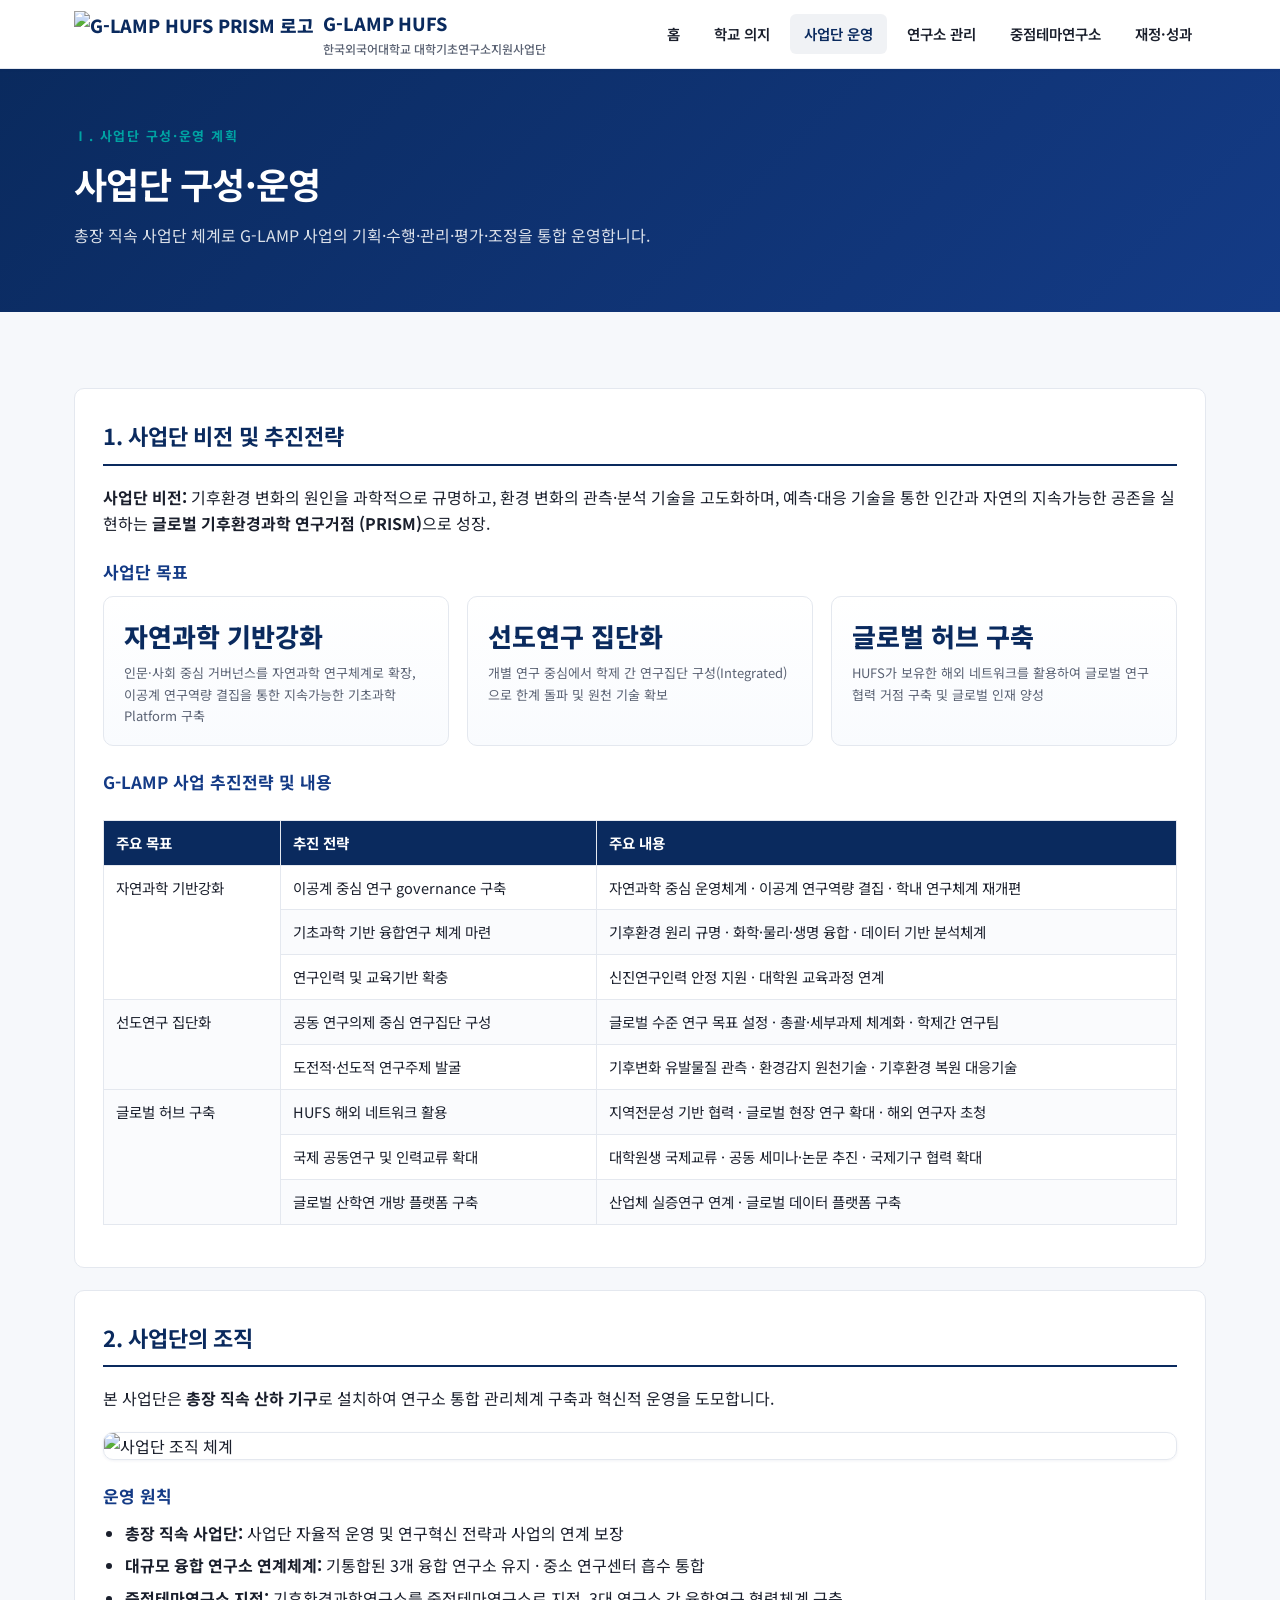
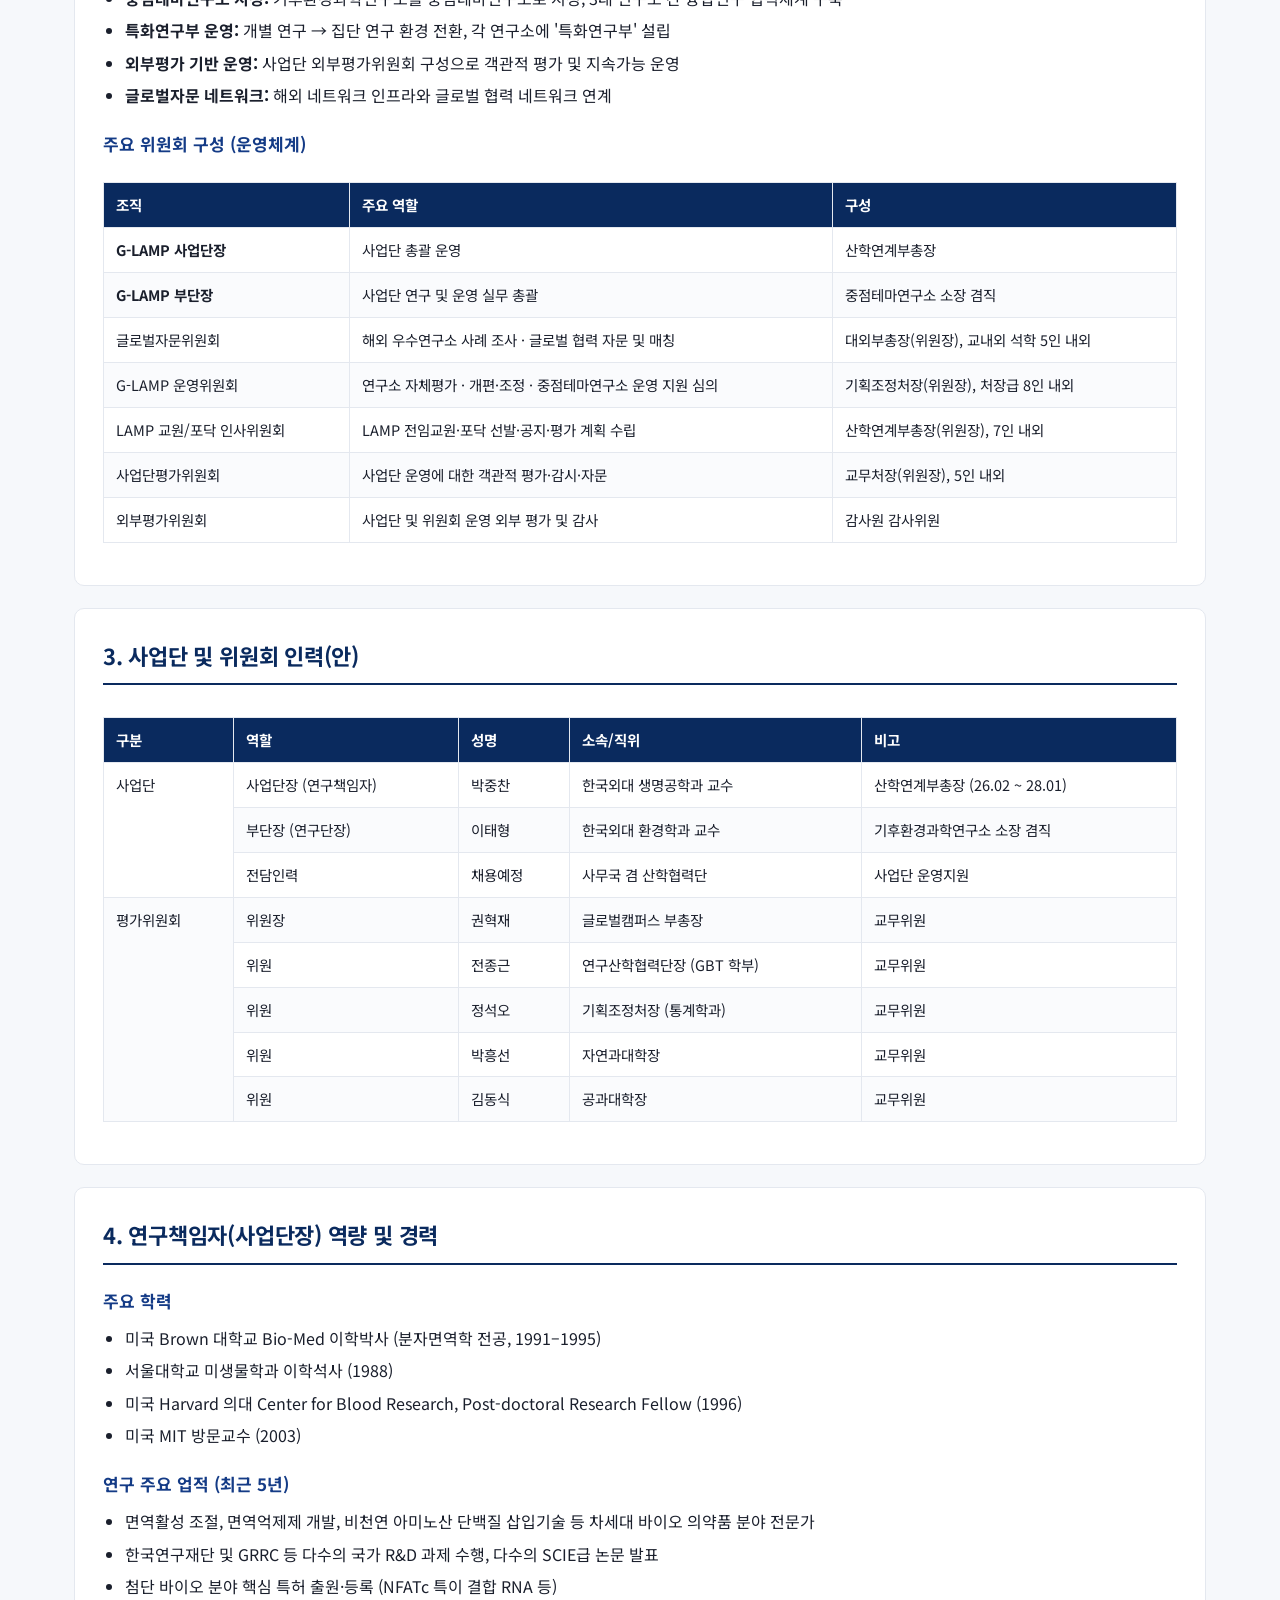
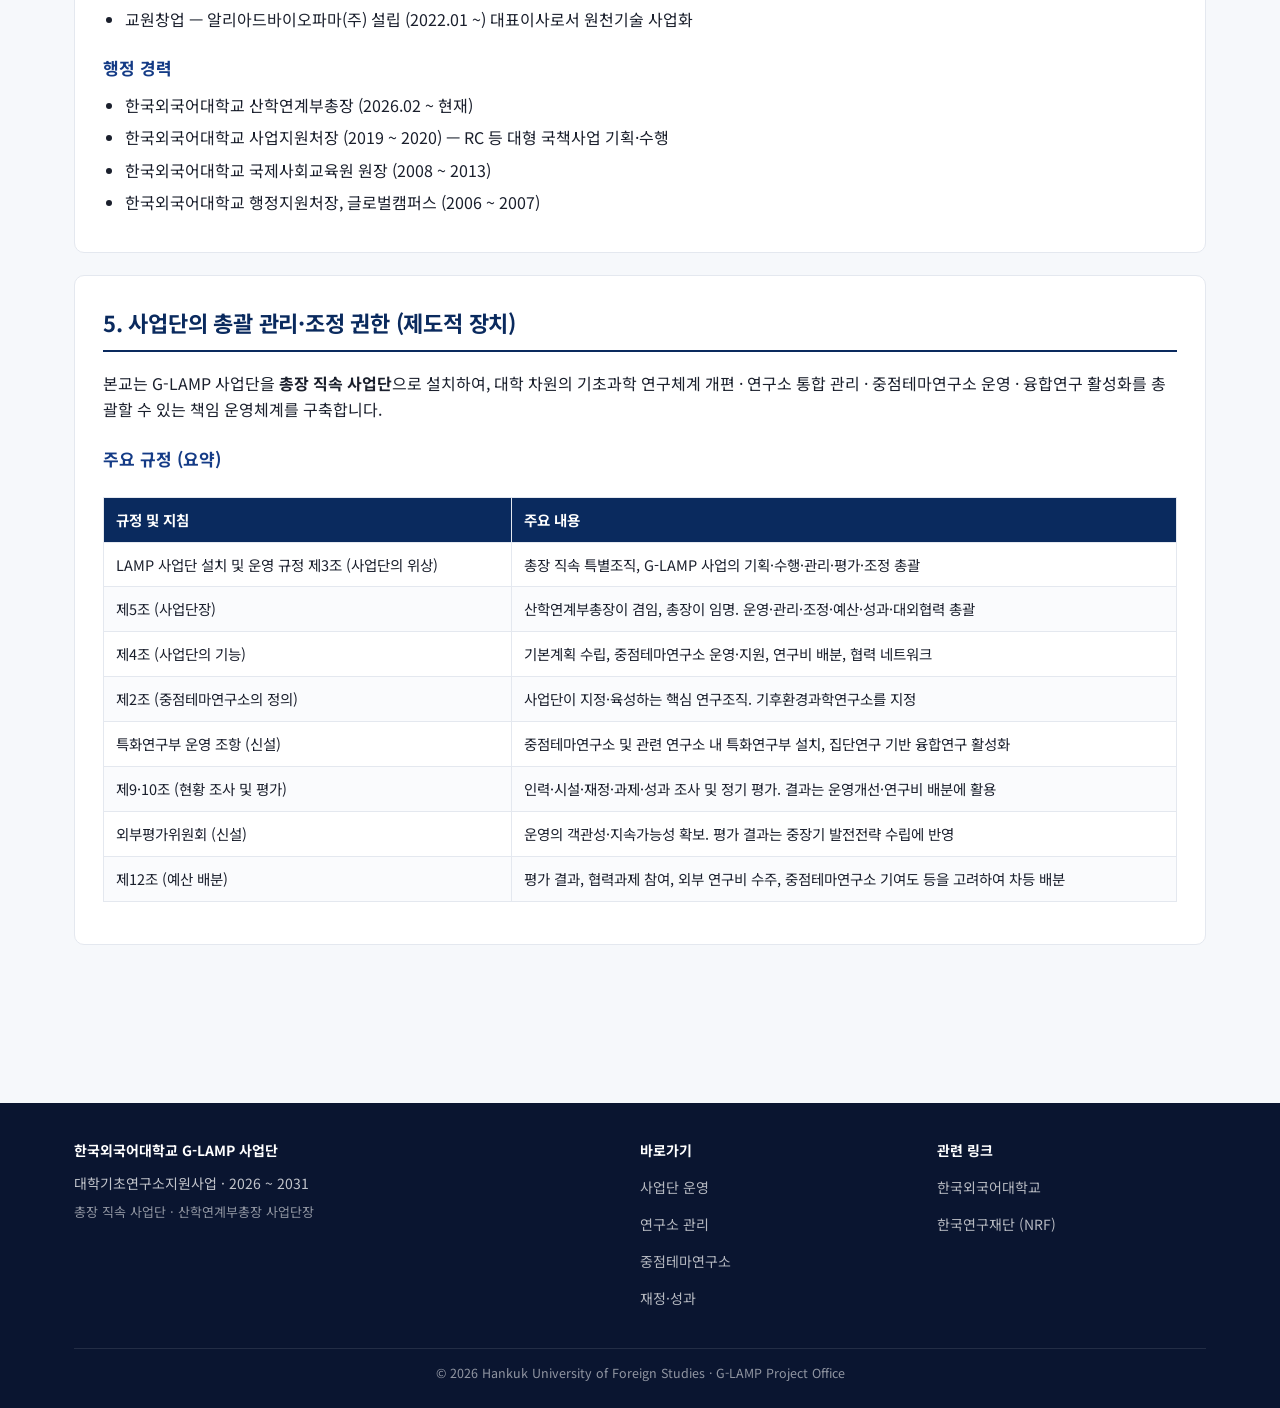
==== commit d991ca16: "add will.html, add images, and update content based on Kyowon's feedback" ====
--- a/about.html
+++ b/about.html
@@ -15,12 +15,13 @@
 <header class="site-header">
   <div class="container nav">
     <a class="brand" href="index.html">
-      <span class="brand-mark">G·L</span>
+      <img class="brand-logo" src="assets/img/logo_prism_tight.png" alt="G-LAMP HUFS PRISM 로고" />
       <span>G-LAMP HUFS<small>한국외국어대학교 대학기초연구소지원사업단</small></span>
     </a>
     <button class="nav-toggle" aria-label="menu">☰</button>
     <nav class="nav-menu">
       <a href="index.html">홈</a>
+      <a href="will.html">학교 의지</a>
       <a href="about.html">사업단 운영</a>
       <a href="institutes.html">연구소 관리</a>
       <a href="prism.html">중점테마연구소</a>
@@ -113,6 +114,8 @@
       <h2>2. 사업단의 조직</h2>
       <p>본 사업단은 <strong>총장 직속 산하 기구</strong>로 설치하여 연구소 통합 관리체계 구축과 혁신적 운영을 도모합니다.</p>
 
+      <img class="fig" src="assets/img/fig3.png" alt="사업단 조직 체계" />
+
       <h3>운영 원칙</h3>
       <ul>
         <li><strong>총장 직속 사업단:</strong> 사업단 자율적 운영 및 연구혁신 전략과 사업의 연계 보장</li>
--- a/assets/css/style.css
+++ b/assets/css/style.css
@@ -52,6 +52,7 @@
   background: linear-gradient(135deg, var(--c-primary) 0%, var(--c-accent) 100%);
   color: #fff; display: grid; place-items: center; font-weight: 800; font-size: 13px;
 }
+.brand-logo { height: 46px; width: auto; display: block; }
 .brand small { display: block; font-weight: 500; color: var(--c-muted); font-size: 12px; letter-spacing: 0; }
 .nav-menu { display: flex; gap: 6px; align-items: center; }
 .nav-menu a {
@@ -242,6 +243,12 @@
   font-size: 12.5px; color: rgba(255,255,255,0.55); text-align: center;
 }
 
+/* ========= Figures ========= */
+.fig {
+  display: block; max-width: 100%; height: auto; margin: 20px auto;
+  border-radius: var(--radius); border: 1px solid var(--c-border); box-shadow: var(--shadow-sm);
+}
+
 /* ========= Misc ========= */
 .muted { color: var(--c-muted); }
 .center { text-align: center; }
